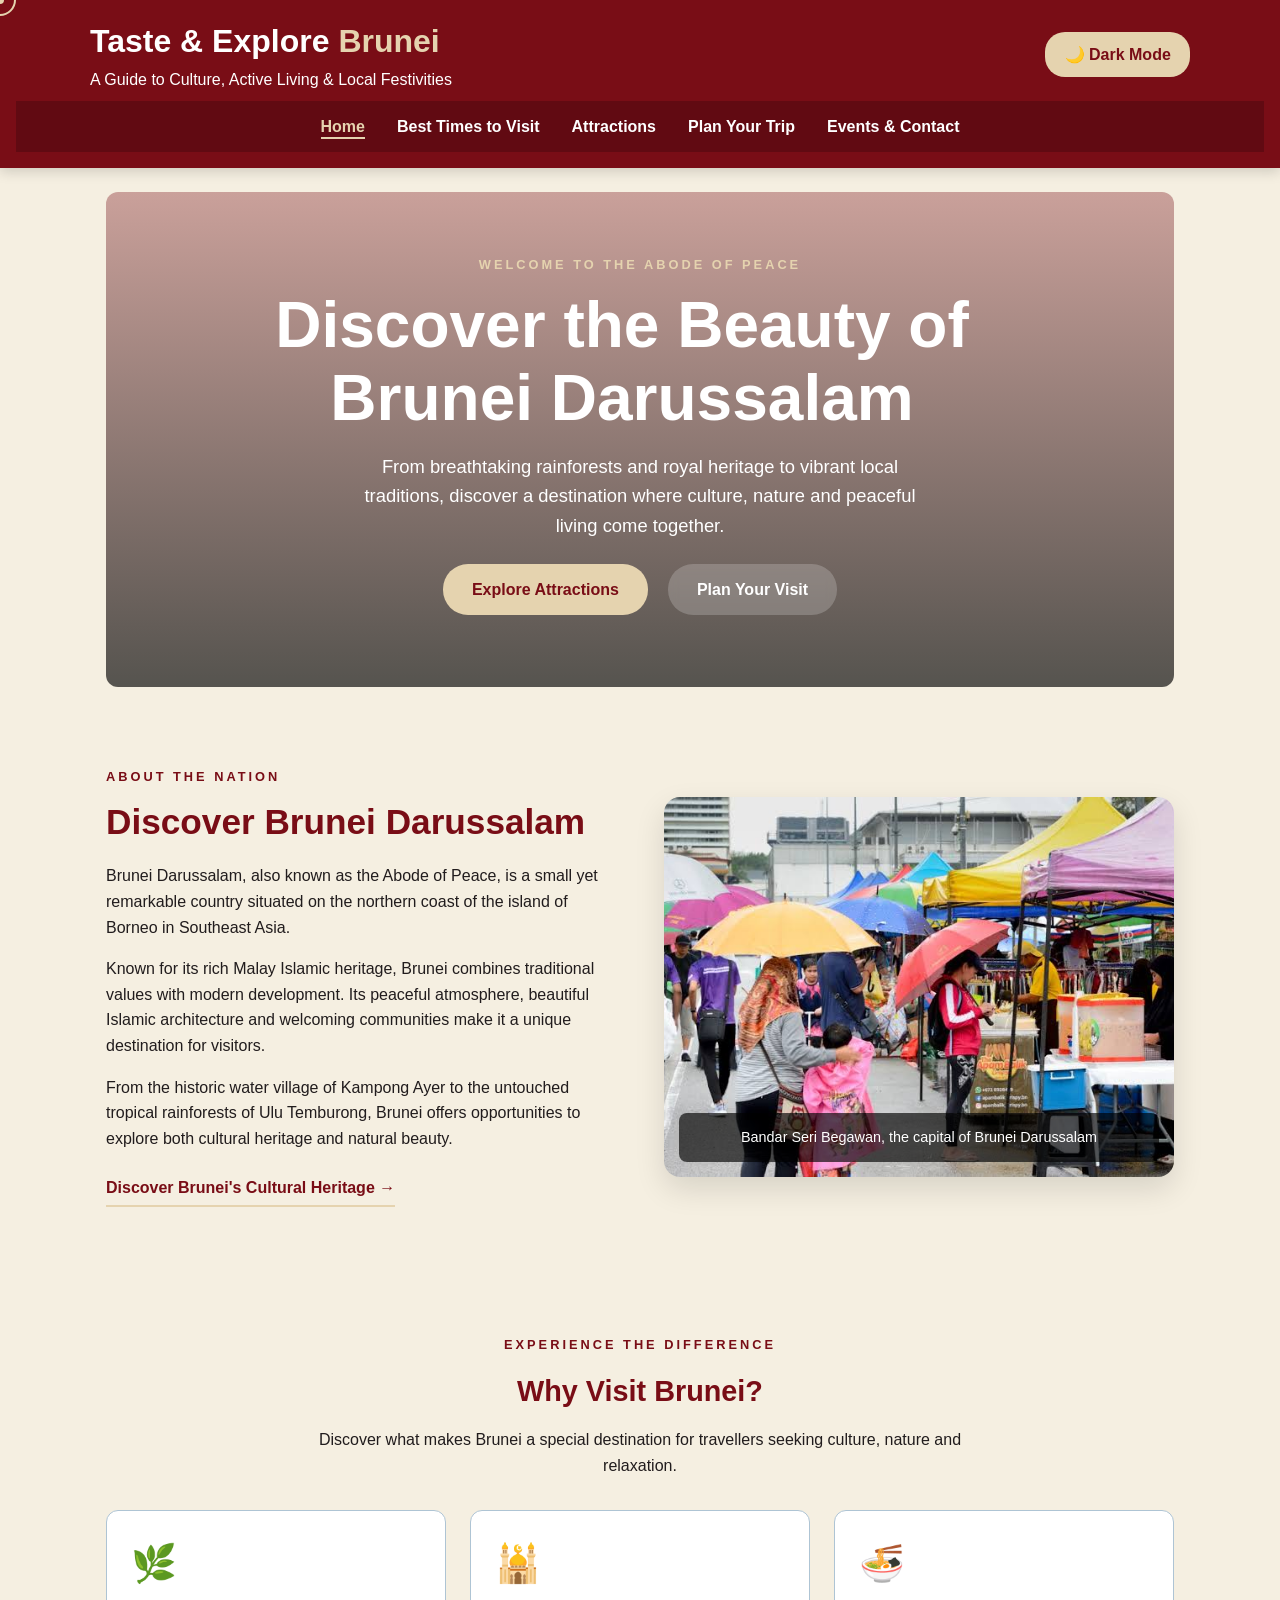
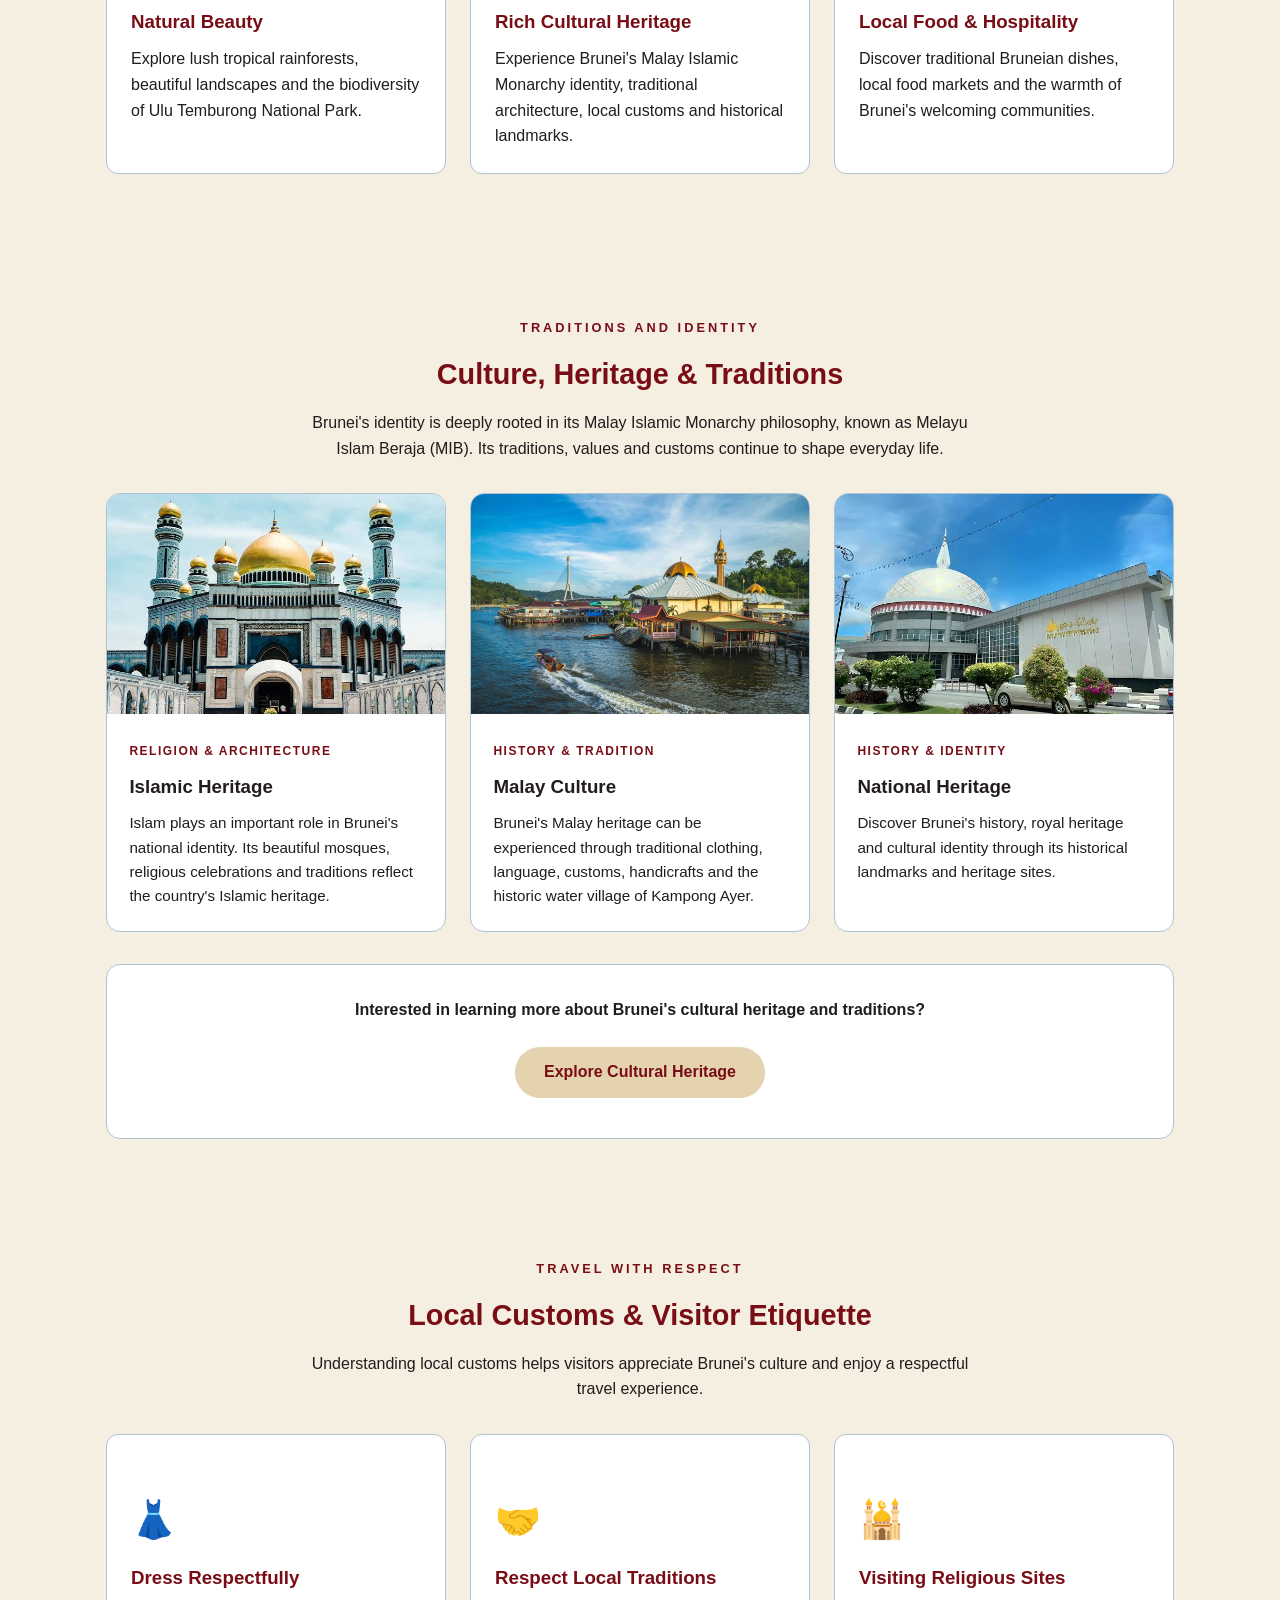
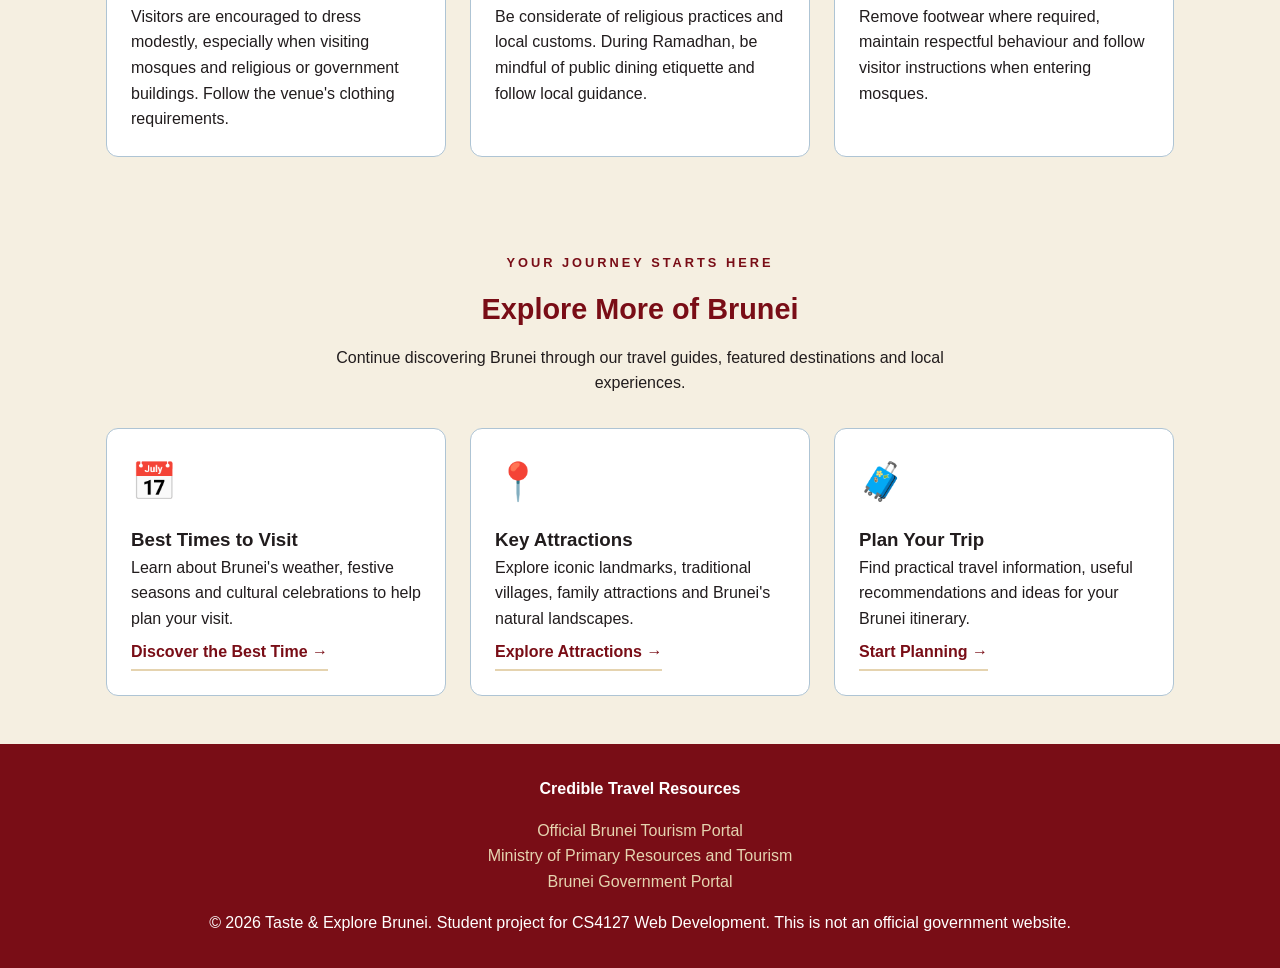
==== index.html @ cb8d910e "Add files via upload" ====
<!DOCTYPE html>
<html lang="en">

<head>
  <meta charset="UTF-8">
  <meta name="viewport" content="width=device-width, initial-scale=1.0">

  <meta name="description" content="Discover Brunei Darussalam through its culture, heritage, attractions, local experiences and travel information.">

  <title>Taste & Explore Brunei | Home</title>

  <!-- Main Website Stylesheet -->
  <link rel="stylesheet" href="style.css">

  <!-- Main Website JavaScript -->
  <script src="script.js" defer></script>
</head>

<body>

  <!-- SKIP LINK FOR ACCESSIBILITY -->
  <a class="skip-link" href="#main-content">
    Skip to main content
  </a>

  <!-- CUSTOM ANIMATED CURSOR -->
  <div class="cursor-dot" id="cursorDot"></div>
  <div class="cursor-outline" id="cursorOutline"></div>


  <!-- =========================================
       HEADER AND NAVIGATION
  ========================================== -->

  <header class="site-header">

    <div class="header-container">

      <div class="logo">
        <h1>Taste & Explore <span>Brunei</span></h1>
        <p>A Guide to Culture, Active Living & Local Festivities</p>
      </div>

      <!-- DARK / LIGHT MODE -->
      <button
        id="themeToggle"
        class="theme-btn"
        type="button"
        aria-label="Switch to dark mode"
        aria-pressed="false">

        🌙 Dark Mode

      </button>

    </div>


    <!-- MAIN NAVIGATION -->
    <nav class="navbar" aria-label="Main Navigation">

      <ul class="nav-links">

        <li>
          <a href="index.html"
             class="active"
             aria-current="page">
            Home
          </a>
        </li>

        <li>
          <a href="discover.html">
            Best Times to Visit
          </a>
        </li>

        <li>
          <a href="attractions.html">
            Attractions
          </a>
        </li>

        <li>
          <a href="plan.html">
            Plan Your Trip
          </a>
        </li>

        <li>
          <a href="contact.html">
            Events & Contact
          </a>
        </li>

      </ul>

    </nav>

  </header>



  <!-- =========================================
       MAIN CONTENT
  ========================================== -->

  <main id="main-content">


    <!-- =========================================
         HOMEPAGE VIDEO HERO
    ========================================== -->

    <section class="hero-section">

      <!-- BACKGROUND VIDEO -->
      <video
        class="hero-background-video"
        autoplay
        muted
        loop
        playsinline
        aria-label="Scenic video introducing Brunei Darussalam">

        <source
          src="brunei-tourism.mp4"
          type="video/mp4">

        Your browser does not support the video tag.

      </video>


      <!-- DARK VIDEO OVERLAY -->
      <div class="hero-overlay"></div>


      <!-- HERO TEXT -->
      <div class="hero-text animated-fade-in">

        <p class="hero-eyebrow">
          WELCOME TO THE ABODE OF PEACE
        </p>

        <h2>
          Discover the Beauty of Brunei Darussalam
        </h2>

        <p>
          From breathtaking rainforests and royal heritage
          to vibrant local traditions, discover a destination
          where culture, nature and peaceful living come together.
        </p>


        <!-- HERO BUTTONS -->
        <div class="hero-buttons">

          <a
            href="attractions.html"
            class="cta-button primary">

            Explore Attractions

          </a>

          <a
            href="plan.html"
            class="cta-button secondary">

            Plan Your Visit

          </a>

        </div>

      </div>

    </section>



    <!-- =========================================
         ABOUT BRUNEI
    ========================================== -->

    <section class="content-block about-brunei">

      <div class="about-text">

        <p class="section-eyebrow">
          ABOUT THE NATION
        </p>

        <h2 class="section-title">
          Discover Brunei Darussalam
        </h2>

        <p>
          Brunei Darussalam, also known as the Abode of Peace,
          is a small yet remarkable country situated on the
          northern coast of the island of Borneo in Southeast Asia.
        </p>

        <p>
          Known for its rich Malay Islamic heritage, Brunei
          combines traditional values with modern development.
          Its peaceful atmosphere, beautiful Islamic architecture
          and welcoming communities make it a unique destination
          for visitors.
        </p>

        <p>
          From the historic water village of Kampong Ayer
          to the untouched tropical rainforests of Ulu Temburong,
          Brunei offers opportunities to explore both cultural
          heritage and natural beauty.
        </p>

        <a
          href="https://www.bruneitourism.com/cultural-heritage/"
          class="text-link"
          target="_blank"
          rel="noopener noreferrer">

          Discover Brunei's Cultural Heritage →

        </a>

      </div>


      <!-- ABOUT IMAGE -->
      <div class="about-image">

        <img
          src="bandarku.jpeg"
          alt="Scenic view of Bandar Seri Begawan, Brunei Darussalam">

        <div class="image-caption">
          Bandar Seri Begawan, the capital of Brunei Darussalam
        </div>

      </div>

    </section>



    <!-- =========================================
         WHY VISIT BRUNEI
    ========================================== -->

    <section class="content-block why-visit">

      <div class="section-heading">

        <p class="section-eyebrow">
          EXPERIENCE THE DIFFERENCE
        </p>

        <h2 class="section-title">
          Why Visit Brunei?
        </h2>

        <p>
          Discover what makes Brunei a special destination
          for travellers seeking culture, nature and relaxation.
        </p>

      </div>


      <div class="card-grid">


        <!-- CARD 1 -->
        <article class="card">

          <span class="card-icon">🌿</span>

          <h3>Natural Beauty</h3>

          <p>
            Explore lush tropical rainforests, beautiful
            landscapes and the biodiversity of Ulu Temburong
            National Park.
          </p>

        </article>


        <!-- CARD 2 -->
        <article class="card">

          <span class="card-icon">🕌</span>

          <h3>Rich Cultural Heritage</h3>

          <p>
            Experience Brunei's Malay Islamic Monarchy identity,
            traditional architecture, local customs and
            historical landmarks.
          </p>

        </article>


        <!-- CARD 3 -->
        <article class="card">

          <span class="card-icon">🍜</span>

          <h3>Local Food & Hospitality</h3>

          <p>
            Discover traditional Bruneian dishes, local
            food markets and the warmth of Brunei's
            welcoming communities.
          </p>

        </article>


      </div>

    </section>



    <!-- =========================================
         CULTURE AND HERITAGE
    ========================================== -->

    <section class="content-block culture-section">

      <div class="section-heading">

        <p class="section-eyebrow">
          TRADITIONS AND IDENTITY
        </p>

        <h2 class="section-title">
          Culture, Heritage & Traditions
        </h2>

        <p>
          Brunei's identity is deeply rooted in its Malay
          Islamic Monarchy philosophy, known as Melayu Islam
          Beraja (MIB). Its traditions, values and customs
          continue to shape everyday life.
        </p>

      </div>


      <div class="culture-grid">


        <!-- CULTURE CARD 1 -->
        <article class="culture-card">

          <img
            src="mosque.jpeg"
            alt="Sultan Omar Ali Saifuddien Mosque">

          <div class="culture-card-content">

            <span>RELIGION & ARCHITECTURE</span>

            <h3>Islamic Heritage</h3>

            <p>
              Islam plays an important role in Brunei's
              national identity. Its beautiful mosques,
              religious celebrations and traditions reflect
              the country's Islamic heritage.
            </p>

          </div>

        </article>


        <!-- CULTURE CARD 2 -->
        <article class="culture-card">

          <img
            src="kampong-ayer.jpeg"
            alt="Traditional houses at Kampong Ayer">

          <div class="culture-card-content">

            <span>HISTORY & TRADITION</span>

            <h3>Malay Culture</h3>

            <p>
              Brunei's Malay heritage can be experienced
              through traditional clothing, language,
              customs, handicrafts and the historic
              water village of Kampong Ayer.
            </p>

          </div>

        </article>


        <!-- CULTURE CARD 3 -->
        <article class="culture-card">

          <img
            src="brunei-museum.jpeg"
            alt="Brunei Museum and national heritage">

          <div class="culture-card-content">

            <span>HISTORY & IDENTITY</span>

            <h3>National Heritage</h3>

            <p>
              Discover Brunei's history, royal heritage
              and cultural identity through its historical
              landmarks and heritage sites.
            </p>

          </div>

        </article>


      </div>


      <!-- OFFICIAL HERITAGE RESOURCE -->
      <div class="heritage-link">

        <p>
          Interested in learning more about Brunei's
          cultural heritage and traditions?
        </p>

        <a
          href="https://www.bruneitourism.com/cultural-heritage/"
          class="cta-button primary"
          target="_blank"
          rel="noopener noreferrer">

          Explore Cultural Heritage

        </a>

      </div>

    </section>



    <!-- =========================================
         LOCAL CUSTOMS AND ETIQUETTE
    ========================================== -->

    <section class="content-block etiquette-section">

      <div class="section-heading">

        <p class="section-eyebrow">
          TRAVEL WITH RESPECT
        </p>

        <h2 class="section-title">
          Local Customs & Visitor Etiquette
        </h2>

        <p>
          Understanding local customs helps visitors
          appreciate Brunei's culture and enjoy a
          respectful travel experience.
        </p>

      </div>


      <div class="card-grid">


        <!-- CUSTOM 1 -->
        <article class="card">

          <span class="card-icon">👗</span>

          <h3>Dress Respectfully</h3>

          <p>
            Visitors are encouraged to dress modestly,
            especially when visiting mosques and religious
            or government buildings. Follow the venue's
            clothing requirements.
          </p>

        </article>


        <!-- CUSTOM 2 -->
        <article class="card">

          <span class="card-icon">🤝</span>

          <h3>Respect Local Traditions</h3>

          <p>
            Be considerate of religious practices and
            local customs. During Ramadhan, be mindful
            of public dining etiquette and follow
            local guidance.
          </p>

        </article>


        <!-- CUSTOM 3 -->
        <article class="card">

          <span class="card-icon">🕌</span>

          <h3>Visiting Religious Sites</h3>

          <p>
            Remove footwear where required, maintain
            respectful behaviour and follow visitor
            instructions when entering mosques.
          </p>

        </article>


      </div>

    </section>



    <!-- =========================================
         EXPLORE MORE OF BRUNEI
    ========================================== -->

    <section class="content-block">

      <div class="section-heading">

        <p class="section-eyebrow">
          YOUR JOURNEY STARTS HERE
        </p>

        <h2 class="section-title">
          Explore More of Brunei
        </h2>

        <p>
          Continue discovering Brunei through our travel
          guides, featured destinations and local experiences.
        </p>

      </div>


      <div class="card-grid">


        <!-- DISCOVER PAGE -->
        <article class="card">

          <span class="card-icon">📅</span>

          <h3>Best Times to Visit</h3>

          <p>
            Learn about Brunei's weather, festive seasons
            and cultural celebrations to help plan your visit.
          </p>

          <a
            href="discover.html"
            class="text-link">

            Discover the Best Time →

          </a>

        </article>


        <!-- ATTRACTIONS PAGE -->
        <article class="card">

          <span class="card-icon">📍</span>

          <h3>Key Attractions</h3>

          <p>
            Explore iconic landmarks, traditional villages,
            family attractions and Brunei's natural landscapes.
          </p>

          <a
            href="attractions.html"
            class="text-link">

            Explore Attractions →

          </a>

        </article>


        <!-- PLAN PAGE -->
        <article class="card">

          <span class="card-icon">🧳</span>

          <h3>Plan Your Trip</h3>

          <p>
            Find practical travel information, useful
            recommendations and ideas for your Brunei itinerary.
          </p>

          <a
            href="plan.html"
            class="text-link">

            Start Planning →

          </a>

        </article>


      </div>

    </section>



  </main>



  <!-- =========================================
       FOOTER
  ========================================== -->

  <footer class="site-footer">

    <div class="footer-content">

      <div class="external-links">

        <h4>Credible Travel Resources</h4>

        <ul>

          <li>
            <a
              href="https://www.bruneitourism.com"
              target="_blank"
              rel="noopener noreferrer">

              Official Brunei Tourism Portal

            </a>
          </li>

          <li>
            <a
              href="https://www.mprt.gov.bn"
              target="_blank"
              rel="noopener noreferrer">

              Ministry of Primary Resources and Tourism

            </a>
          </li>

          <li>
            <a
              href="https://www.gov.bn"
              target="_blank"
              rel="noopener noreferrer">

              Brunei Government Portal

            </a>
          </li>

        </ul>

      </div>


      <p>
        &copy; 2026 Taste &amp; Explore Brunei.
        Student project for CS4127 Web Development.
        This is not an official government website.
      </p>

    </div>

  </footer>


</body>
</html>
---- style.css ----
/* ==========================================================================
   CSS Stylesheet for Brunei Tourism Portal (CS4127)
   Theme: Taste & Explore Brunei
   Color Palette: #790D16, #E5D3AF, #F5EFE1, #AEC4D4
   ========================================================================== */

/* Custom CSS Variables */
:root {
  --primary-color: #790D16;     /* Deep Crimson */
  --secondary-color: #E5D3AF;   /* Warm Gold */
  --bg-color: #F5EFE1;          /* Soft Cream Background */
  --accent-color: #AEC4D4;      /* Slate Blue Accent */
  --text-color: #211c1d;         /* Dark Text for Readability */
  --card-bg: #ffffff;           /* White Card Background */
  --border-color: #AEC4D4;      /* Slate Blue Borders */
}

/* Dark Theme Overrides */
body.dark-theme {
  --primary-color: #4a080e;
  --secondary-color: #E5D3AF;
  --bg-color: #1a1617;
  --text-color: #F5EFE1;
  --card-bg: #282123;
  --border-color: #4f6170;
}

/* Base Layout Reset */
* {
  box-sizing: border-box;
  margin: 0;
  padding: 0;
}

body {
  font-family: 'Segoe UI', Tahoma, Geneva, Verdana, sans-serif;
  background-color: var(--bg-color);
  color: var(--text-color);
  line-height: 1.6;
  overflow-x: hidden;
  transition: background-color 0.4s ease, color 0.4s ease;
}

/* ==========================================================================
   Custom Animated Cursor
   ========================================================================== */
.cursor-dot,
.cursor-outline {
  pointer-events: none;
  position: fixed;
  top: 0;
  left: 0;
  transform: translate(-50%, -50%);
  border-radius: 50%;
  z-index: 9999;
  transition: transform 0.15s ease-out;
}

.cursor-dot {
  width: 8px;
  height: 8px;
  background-color: var(--secondary-color);
}

.cursor-outline {
  width: 32px;
  height: 32px;
  border: 2px solid var(--secondary-color);
  transition: width 0.2s ease, height 0.2s ease, transform 0.15s ease-out;
}

body.hovered .cursor-outline {
  width: 50px;
  height: 50px;
  background-color: rgba(229, 211, 175, 0.3);
}

/* ==========================================================================
   Header & Navigation Bar
   ========================================================================== */
.site-header {
  background-color: var(--primary-color);
  color: #ffffff;
  padding: 1rem;
  box-shadow: 0 4px 12px rgba(0,0,0,0.15);
}

.header-container {
  display: flex;
  justify-content: space-between;
  align-items: center;
  max-width: 1100px;
  margin: 0 auto;
}

.logo h1 span {
  color: var(--secondary-color);
}

.theme-btn {
  background-color: var(--secondary-color);
  color: #790D16;
  border: none;
  padding: 0.6rem 1.2rem;
  font-weight: bold;
  border-radius: 20px;
  cursor: pointer;
  transition: transform 0.2s ease;
}

.theme-btn:hover {
  transform: scale(1.05);
}

.navbar {
  background-color: rgba(0, 0, 0, 0.2);
  padding: 0.8rem;
  margin-top: 0.5rem;
}

.nav-links {
  display: flex;
  list-style: none;
  justify-content: center;
  gap: 2rem;
  flex-wrap: wrap;
}

.nav-links a {
  color: #ffffff;
  text-decoration: none;
  font-weight: 600;
  position: relative;
  padding-bottom: 4px;
}

.nav-links a::after {
  content: '';
  position: absolute;
  width: 0;
  height: 2px;
  bottom: 0;
  left: 0;
  background-color: var(--secondary-color);
  transition: width 0.3s ease;
}

.nav-links a:hover::after,
.nav-links a.active::after {
  width: 100%;
}

.nav-links a.active,
.nav-links a:hover {
  color: var(--secondary-color);
}

/* ==========================================================================
   Hero Section & Video Banner
   ========================================================================== */
.hero-section {
  position: relative;
  height: 55vh;
  display: flex;
  align-items: center;
  justify-content: center;
  overflow: hidden;
  border-radius: 12px;
  margin: 1.5rem auto;
  max-width: 1100px;
}

.hero-background-video {
  position: absolute;
  top: 0;
  left: 0;
  width: 100%;
  height: 100%;
  object-fit: cover;
  z-index: 1;
}

.hero-overlay {
  position: absolute;
  width: 100%;
  height: 100%;
  background: linear-gradient(180deg, rgba(121, 13, 22, 0.4) 0%, rgba(0, 0, 0, 0.85) 100%);
  z-index: 2;
}

.hero-text {
  position: relative;
  z-index: 3;
  color: #ffffff;
  text-align: center;
  padding: 2rem;
}

.text-only-hero {
  height: 30vh;
  background: linear-gradient(135deg, var(--primary-color), #2d0508);
}

.hero-buttons {
  margin-top: 1rem;
}

.cta-button {
  display: inline-block;
  padding: 0.8rem 1.8rem;
  margin: 0.5rem;
  border-radius: 25px;
  font-weight: bold;
  text-decoration: none;
  cursor: pointer;
  border: none;
  transition: transform 0.3s ease, box-shadow 0.3s ease;
}

.cta-button.primary {
  background-color: var(--secondary-color);
  color: #790D16;
}

.cta-button.secondary {
  background-color: rgba(255, 255, 255, 0.2);
  color: #ffffff;
  backdrop-filter: blur(5px);
}

.cta-button:hover {
  transform: translateY(-3px);
  box-shadow: 0 6px 15px rgba(0, 0, 0, 0.3);
}


/* ==========================================================================
   Main Content & Glassmorphism Cards
   ========================================================================== */
main {
  max-width: 1100px;
  margin: 0 auto;
  padding: 0 1rem;
}

.content-block {
  margin-bottom: 2.5rem;
}

.section-title {
  font-size: 1.8rem;
  margin-bottom: 1rem;
  position: relative;
  display: inline-block;
  color: var(--primary-color);
}

body.dark-theme .section-title {
  color: var(--secondary-color);
}

.card-grid {
  display: flex;
  gap: 1.5rem;
  flex-wrap: wrap;
  margin: 1.5rem 0;
}

.card {
  flex: 1 1 300px;
  background-color: var(--card-bg);
  border: 1px solid var(--border-color);
  padding: 1.5rem;
  border-radius: 12px;
  position: relative;
  transition: transform 0.3s ease, box-shadow 0.3s ease;
}

.card.hover-effect:hover {
  transform: translateY(-8px);
  box-shadow: 0 12px 24px rgba(0, 0, 0, 0.12);
}

.card-badge {
  position: absolute;
  top: 15px;
  right: 15px;
  background-color: var(--primary-color);
  color: #ffffff;
  font-size: 0.75rem;
  padding: 3px 10px;
  border-radius: 12px;
}

.card-img {
  width: 100%;
  height: 180px;
  object-fit: cover;
  border-radius: 8px;
  margin-bottom: 1rem;
}

.plan-card {
  text-align: center;
  padding: 2rem 1.5rem;
}

.card-icon {
  font-size: 2.5rem;
  margin-bottom: 0.8rem;
}

/* ==========================================================================
   Image Slideshow
   ========================================================================== */
.slideshow-container {
  position: relative;
  max-width: 100%;
  height: 400px;
  margin: 1rem auto;
  overflow: hidden;
  border-radius: 12px;
  box-shadow: 0 4px 12px rgba(0, 0, 0, 0.1);
}

.slide {
  display: none;
  height: 100%;
}

.slide.active {
  display: block;
}

.slide img {
  width: 100%;
  height: 100%;
  object-fit: cover;
}

.slide-caption {
  position: absolute;
  bottom: 0;
  width: 100%;
  background: rgba(121, 13, 22, 0.85);
  color: #ffffff;
  padding: 1rem;
  text-align: center;
  font-weight: bold;
}

.prev-btn, .next-btn {
  cursor: pointer;
  position: absolute;
  top: 50%;
  transform: translateY(-50%);
  padding: 12px;
  color: #ffffff;
  font-weight: bold;
  font-size: 18px;
  border: none;
  background-color: rgba(0, 0, 0, 0.6);
  border-radius: 50%;
  user-select: none;
  transition: background-color 0.3s ease;
}

.prev-btn:hover, .next-btn:hover {
  background-color: var(--primary-color);
}

.next-btn { right: 15px; }
.prev-btn { left: 15px; }

/* ==========================================================================
   Lightbox Modal Overlay
   ========================================================================== */
.modal {
  display: none;
  position: fixed;
  z-index: 10000;
  left: 0;
  top: 0;
  width: 100%;
  height: 100%;
  background-color: rgba(0, 0, 0, 0.9);
  align-items: center;
  justify-content: center;
  flex-direction: column;
}

.modal-content {
  max-width: 80%;
  max-height: 80%;
  border-radius: 8px;
  box-shadow: 0 0 20px rgba(229, 211, 175, 0.4);
}

.modal-caption {
  color: var(--secondary-color);
  margin-top: 1rem;
  font-size: 1.2rem;
  font-weight: bold;
}

.close-modal {
  position: absolute;
  top: 20px;
  right: 35px;
  color: #ffffff;
  font-size: 40px;
  font-weight: bold;
  cursor: pointer;
}

/* ==========================================================================
   Organized Event Boxes Grid & Filter Buttons
   ========================================================================== */
.filter-container {
  display: flex;
  gap: 0.8rem;
  margin-bottom: 1.2rem;
  flex-wrap: wrap;
}

.filter-btn {
  background-color: var(--card-bg);
  color: var(--text-color);
  border: 1px solid var(--border-color);
  padding: 0.5rem 1.2rem;
  border-radius: 20px;
  font-weight: 600;
  cursor: pointer;
  transition: all 0.3s ease;
}

.filter-btn.active,
.filter-btn:hover {
  background-color: var(--secondary-color);
  color: #790D16;
  border-color: var(--secondary-color);
}

.event-cards-grid {
  display: grid;
  grid-template-columns: repeat(auto-fit, minmax(280px, 1fr));
  gap: 1.5rem;
  margin-top: 1.5rem;
}

.event-box {
  background-color: var(--card-bg);
  border: 1px solid var(--border-color);
  border-radius: 12px;
  overflow: hidden;
  box-shadow: 0 4px 12px rgba(0, 0, 0, 0.05);
  transition: transform 0.3s ease, box-shadow 0.3s ease;
  display: flex;
  flex-direction: column;
}

.event-box:hover {
  transform: translateY(-5px);
  box-shadow: 0 8px 20px rgba(0, 0, 0, 0.12);
}

.event-date-badge {
  background-color: var(--primary-color);
  color: #ffffff;
  padding: 0.6rem 1rem;
  font-weight: bold;
  font-size: 0.9rem;
  text-align: right;
}

.event-content {
  padding: 1.2rem;
  flex-grow: 1;
}

.event-tag {
  display: inline-block;
  font-size: 0.75rem;
  font-weight: bold;
  padding: 3px 8px;
  border-radius: 12px;
  margin-bottom: 0.5rem;
  text-transform: uppercase;
}

.market-tag,
.culture-tag {
  background-color: var(--accent-color);
  color: #790D16;
}

.event-box h3 {
  font-size: 1.2rem;
  margin-bottom: 0.3rem;
}

.event-location {
  font-size: 0.85rem;
  color: var(--primary-color);
  font-weight: bold;
  margin-bottom: 0.6rem;
}

body.dark-theme .event-location {
  color: var(--secondary-color);
}

.event-desc {
  font-size: 0.9rem;
  line-height: 1.4;
}

/* ==========================================================================
   Interactive Routine Planner & Progress Meter
   ========================================================================== */
.interactive-routine-card {
  max-width: 800px;
  margin: 0 auto;
  padding: 2.5rem;
  background: var(--card-bg);
  border-radius: 16px;
  border: 1px solid var(--border-color);
  box-shadow: 0 8px 24px rgba(0, 0, 0, 0.08);
}

.badge-tag {
  display: inline-block;
  background-color: var(--secondary-color);
  color: #790D16;
  font-size: 0.8rem;
  font-weight: bold;
  padding: 4px 12px;
  border-radius: 20px;
  margin-bottom: 0.5rem;
}

.routine-form {
  display: flex;
  flex-direction: column;
  gap: 1rem;
  margin: 1.5rem 0;
}

.routine-item label {
  display: flex;
  align-items: center;
  gap: 1rem;
  background-color: var(--bg-color);
  padding: 1rem 1.2rem;
  border-radius: 10px;
  border: 1px solid var(--border-color);
  cursor: pointer;
  transition: all 0.2s ease;
}

.routine-item label:hover {
  border-color: var(--primary-color);
  transform: translateX(4px);
}

.routine-item input[type="checkbox"] {
  width: 20px;
  height: 20px;
  accent-color: var(--primary-color);
  cursor: pointer;
}

.routine-score-box {
  background-color: var(--bg-color);
  border-radius: 12px;
  padding: 1.5rem;
  margin-top: 1.5rem;
  border: 1px solid var(--border-color);
}

.score-header {
  display: flex;
  justify-content: space-between;
  align-items: center;
  font-weight: bold;
  font-size: 1.1rem;
  margin-bottom: 0.8rem;
}

.score-number {
  color: var(--primary-color);
  font-size: 1.5rem;
}

body.dark-theme .score-number {
  color: var(--secondary-color);
}

.progress-bar-container {
  width: 100%;
  height: 12px;
  background-color: var(--border-color);
  border-radius: 6px;
  overflow: hidden;
  margin-bottom: 0.8rem;
}

.progress-bar {
  height: 100%;
  width: 0%;
  background-color: var(--primary-color);
  transition: width 0.4s ease;
}

.score-message {
  font-size: 0.9rem;
  color: var(--text-color);
  text-align: center;
}

/* ==========================================================================
   Form Card & Input Styles
   ========================================================================== */
.form-card {
  max-width: 750px;
  margin: 0 auto;
  padding: 2.5rem;
}

.form-group {
  margin-bottom: 1.2rem;
}

label {
  display: block;
  font-weight: 600;
  margin-bottom: 0.4rem;
}

input[type="text"],
input[type="email"],
select,
textarea {
  width: 100%;
  padding: 0.8rem;
  border: 1px solid var(--border-color);
  border-radius: 8px;
  background-color: var(--card-bg);
  color: var(--text-color);
  font-family: inherit;
  transition: border-color 0.3s ease;
}

input:focus, select:focus, textarea:focus {
  outline: none;
  border-color: var(--primary-color);
}

.submit-btn {
  width: 100%;
  margin: 1rem 0 0 0;
  background-color: var(--primary-color);
  color: #F5EFE1;
}

.feedback-msg {
  padding: 0.8rem;
  margin-bottom: 1rem;
  display: none;
  border-radius: 6px;
  font-weight: bold;
}

.feedback-msg.error {
  background-color: #f8d7da;
  color: #721c24;
  display: block;
}

.feedback-msg.success {
  background-color: #d4edda;
  color: #155724;
  display: block;
}

/* ==========================================================================
   Google Map Container & Footer
   ========================================================================== */
.map-container {
  width: 100%;
  border-radius: 12px;
  overflow: hidden;
  box-shadow: 0 4px 16px rgba(0,0,0,0.12);
  border: 1px solid var(--border-color);
  margin-top: 1rem;
}

.map-container iframe {
  width: 100%;
  height: 350px;
  display: block;
}

.site-footer {
  background-color: var(--primary-color);
  color: #ffffff;
  padding: 2rem 1rem;
  text-align: center;
  margin-top: 3rem;
}

.external-links ul {
  list-style: none;
  margin: 1rem 0;
}

.external-links a {
  color: var(--secondary-color);
  text-decoration: none;
}

/* ==========================================================================
   Accessibility and responsive improvements
   ========================================================================== */

/* Skip link: visible when reached by keyboard. */
.skip-link {
  position: absolute;
  top: -100px;
  left: 1rem;
  z-index: 20000;
  padding: 0.75rem 1rem;
  background: var(--secondary-color);
  color: #211c1d;
  border-radius: 0 0 8px 8px;
  font-weight: 700;
}
.skip-link:focus {
  top: 0;
}

/* Clear keyboard focus for links, buttons and form controls. */
a:focus-visible,
button:focus-visible,
input:focus-visible,
select:focus-visible,
textarea:focus-visible,
.gallery-card:focus-visible {
  outline: 3px solid #1769aa;
  outline-offset: 3px;
}

button {
  font: inherit;
}

.gallery-card {
  cursor: pointer;
}

.modal.is-open {
  display: flex;
}

.modal-open {
  overflow: hidden;
}

.close-modal {
  border: 0;
  background: transparent;
  line-height: 1;
  padding: 0.25rem 0.5rem;
}

.event-box[hidden] {
  display: none !important;
}

.progress-bar {
  min-width: 0;
}

.map-container iframe {
  border: 0;
}

/* Use the custom cursor only on mouse-like devices. Touch devices retain
   their normal system cursor and do not receive decorative cursor elements. */
@media (pointer: coarse) {
  .cursor-dot,
  .cursor-outline {
    display: none;
  }
}

/* Tablet and mobile layouts. */
@media (max-width: 768px) {
  .site-header {
    padding: 1rem 0.85rem;
  }

  .header-container {
    flex-direction: column;
    align-items: center;
    gap: 1rem;
    text-align: center;
  }

  .logo h1 {
    font-size: clamp(1.45rem, 5vw, 2rem);
  }

  .logo p {
    font-size: 0.9rem;
  }

  .navbar {
    padding: 0.75rem 0.5rem;
  }

  .nav-links {
    gap: 0.65rem 1rem;
    justify-content: center;
  }

  .nav-links a {
    display: inline-block;
    padding: 0.35rem 0.15rem;
    font-size: 0.92rem;
  }

  .hero-section {
    width: calc(100% - 1.5rem);
    height: 48vh;
    min-height: 300px;
    margin: 1rem auto;
  }

  .text-only-hero {
    height: auto;
    min-height: 230px;
  }

  .hero-text {
    padding: 1.25rem;
  }

  .hero-text h2 {
    font-size: clamp(1.5rem, 6vw, 2.25rem);
  }

  .hero-text p {
    font-size: 0.95rem;
  }

  main {
    padding: 0 0.85rem;
  }

  .section-title {
    font-size: 1.55rem;
  }

  .card-grid {
    display: grid;
    grid-template-columns: 1fr;
    gap: 1rem;
  }

  .card {
    min-width: 0;
  }

  .slideshow-container {
    height: clamp(230px, 55vw, 360px);
  }

  .interactive-routine-card,
  .form-card {
    padding: 1.25rem;
  }

  .score-header {
    gap: 0.75rem;
    font-size: 1rem;
  }

  .map-container iframe {
    height: 300px;
  }

  .modal-content {
    max-width: 92%;
    max-height: 72%;
  }

  .close-modal {
    top: 12px;
    right: 12px;
    font-size: 2.5rem;
  }
}

@media (max-width: 420px) {
  .nav-links {
    flex-direction: column;
    align-items: center;
    gap: 0.2rem;
  }

  .hero-buttons .cta-button {
    display: block;
    margin: 0.65rem auto;
    max-width: 240px;
  }

  .filter-container {
    gap: 0.5rem;
  }

  .filter-btn {
    padding: 0.55rem 0.85rem;
    font-size: 0.9rem;
  }

  .routine-item label {
    align-items: flex-start;
    padding: 0.85rem;
  }
}

/* Respect the visitor's reduced-motion preference. */
@media (prefers-reduced-motion: reduce) {
  *,
  *::before,
  *::after {
    scroll-behavior: auto !important;
    animation-duration: 0.01ms !important;
    animation-iteration-count: 1 !important;
    transition-duration: 0.01ms !important;
  }
}

/* ==========================================================================
   HOMEPAGE - BRUNEI INTRODUCTION AND CULTURE SECTIONS
   ========================================================================== */

/* Hero text alignment */
.hero-text {
  text-align: left;
  width: 100%;
  max-width: 1000px;
  margin: 0 auto;
}

.hero-text h2 {
  font-size: clamp(2rem, 5vw, 4rem);
  max-width: 750px;
  line-height: 1.15;
  margin-bottom: 1rem;
}

.hero-text > p:not(.hero-eyebrow) {
  max-width: 580px;
  font-size: 1.15rem;
}

.hero-eyebrow,
.section-eyebrow {
  color: var(--primary-color);
  font-size: 0.8rem;
  font-weight: 800;
  letter-spacing: 3px;
  margin-bottom: 0.8rem;
}

.hero-eyebrow {
  color: var(--secondary-color);
}

/* General section headings */
.section-heading {
  text-align: center;
  max-width: 750px;
  margin: 0 auto 2rem;
}

.section-heading .section-title {
  display: block;
  margin-bottom: 0.8rem;
}

.section-heading > p:last-child {
  max-width: 680px;
  margin: 0 auto;
}

/* About Brunei split layout */
.about-brunei {
  display: grid;
  grid-template-columns: 1fr 1fr;
  align-items: center;
  gap: 3rem;
  padding-top: 3.5rem;
  padding-bottom: 3.5rem;
}

.about-text .section-title {
  display: block;
  font-size: 2.2rem;
  line-height: 1.25;
  margin-bottom: 1.2rem;
}

.about-text p:not(.section-eyebrow) {
  margin-bottom: 1rem;
}

.about-image {
  position: relative;
  min-width: 0;
}

.about-image img {
  width: 100%;
  height: 380px;
  display: block;
  object-fit: cover;
  border-radius: 16px;
  box-shadow: 0 12px 30px rgba(0,0,0,0.12);
}

.image-caption {
  position: absolute;
  bottom: 15px;
  left: 15px;
  right: 15px;
  padding: 0.8rem;
  background: rgba(0,0,0,0.65);
  color: white;
  border-radius: 8px;
  text-align: center;
  font-size: 0.9rem;
}

.text-link {
  display: inline-block;
  margin-top: 0.5rem;
  color: var(--primary-color);
  font-weight: bold;
  text-decoration: none;
  border-bottom: 2px solid var(--secondary-color);
  padding-bottom: 4px;
}

body.dark-theme .text-link {
  color: var(--secondary-color);
}

/* Why visit Brunei */
.why-visit {
  padding-top: 2rem;
  padding-bottom: 2rem;
}

.card-icon {
  display: block;
  font-size: 2.3rem;
  margin-bottom: 0.8rem;
}

.why-visit .card h3 {
  color: var(--primary-color);
  margin-bottom: 0.6rem;
}

body.dark-theme .why-visit .card h3 {
  color: var(--secondary-color);
}

/* Culture section */
.culture-section {
  padding-top: 3rem;
  padding-bottom: 3rem;
}

.culture-grid {
  display: grid;
  grid-template-columns: repeat(3, minmax(0, 1fr));
  gap: 1.5rem;
}

.culture-card {
  background: var(--card-bg);
  border: 1px solid var(--border-color);
  border-radius: 14px;
  overflow: hidden;
  transition: transform 0.3s ease, box-shadow 0.3s ease;
}

.culture-card:hover {
  transform: translateY(-7px);
  box-shadow: 0 12px 24px rgba(0,0,0,0.12);
}

.culture-card img {
  width: 100%;
  height: 220px;
  display: block;
  object-fit: cover;
}

.culture-card-content {
  padding: 1.4rem;
}

.culture-card-content span {
  color: var(--primary-color);
  font-size: 0.75rem;
  font-weight: 800;
  letter-spacing: 1.5px;
}

body.dark-theme .culture-card-content span {
  color: var(--secondary-color);
}

.culture-card-content h3 {
  margin: 0.6rem 0;
  color: var(--text-color);
}

.culture-card-content p {
  font-size: 0.95rem;
}

/* Official heritage link */
.heritage-link {
  text-align: center;
  padding: 2rem;
  margin-top: 2rem;
  background: var(--card-bg);
  border: 1px solid var(--border-color);
  border-radius: 14px;
}

.heritage-link p {
  margin-bottom: 1rem;
  font-weight: 600;
}

/* Etiquette section */
.etiquette-section {
  padding-top: 2rem;
  padding-bottom: 2rem;
}

.etiquette-section .card {
  padding-top: 3.5rem;
}

.etiquette-section .card h3 {
  color: var(--primary-color);
  margin-bottom: 0.7rem;
}

body.dark-theme .etiquette-section .card h3 {
  color: var(--secondary-color);
}

/* Mobile and tablet layout */
@media (max-width: 768px) {

  .hero-text {
    text-align: center;
  }

  .hero-text h2 {
    margin-left: auto;
    margin-right: auto;
  }

  .hero-text > p:not(.hero-eyebrow) {
    margin-left: auto;
    margin-right: auto;
  }

  .about-brunei {
    grid-template-columns: 1fr;
    gap: 1.5rem;
    padding-top: 2rem;
    padding-bottom: 2rem;
  }

  .about-text .section-title {
    font-size: 1.8rem;
  }

  .about-image img {
    height: 280px;
  }

  .culture-grid {
    grid-template-columns: 1fr;
  }

  .culture-card img {
    height: 230px;
  }

  .heritage-link {
    padding: 1.5rem 1rem;
  }
}

@media (max-width: 420px) {

  .hero-text h2 {
    font-size: 1.8rem;
  }

  .hero-text > p:not(.hero-eyebrow) {
    font-size: 0.9rem;
  }

  .section-heading .section-title {
    font-size: 1.5rem;
  }

  .about-image img {
    height: 230px;
  }

  .culture-card img {
    height: 200px;
  }
}

/* ==========================================================================
   HOMEPAGE - DOWNLOADED VIDEO HERO
   ========================================================================== */

.hero-section {
  isolation: isolate;
}

.hero-section .hero-overlay {
  top: 0;
  left: 0;
  background: linear-gradient(
    180deg,
    rgba(121, 13, 22, 0.35) 0%,
    rgba(0, 0, 0, 0.65) 100%
  );
}

.hero-section .hero-text {
  width: 100%;
  max-width: 850px;
  margin: 0 auto;
  text-align: center;
}

.hero-section .hero-text h2 {
  color: #ffffff;
}

.hero-section .hero-text > p:not(.hero-eyebrow) {
  color: #ffffff;
  margin-left: auto;
  margin-right: auto;
}

.hero-section .hero-eyebrow {
  color: var(--secondary-color);
}

/* ==========================================================================
   ATTRACTIONS - SLIDESHOW CAPTIONS
   ========================================================================== */

.slideshow-container .slide-caption {
  text-align: left;
  padding: 1.2rem 1.5rem;
}

.slideshow-container .slide-caption h3 {
  font-size: 1.35rem;
  margin-bottom: 0.25rem;
}

.slideshow-container .slide-caption p {
  font-size: 0.95rem;
  font-weight: normal;
}

@media (max-width: 768px) {
  .slideshow-container .slide-caption h3 {
    font-size: 1.05rem;
  }

  .slideshow-container .slide-caption p {
    font-size: 0.8rem;
  }
}
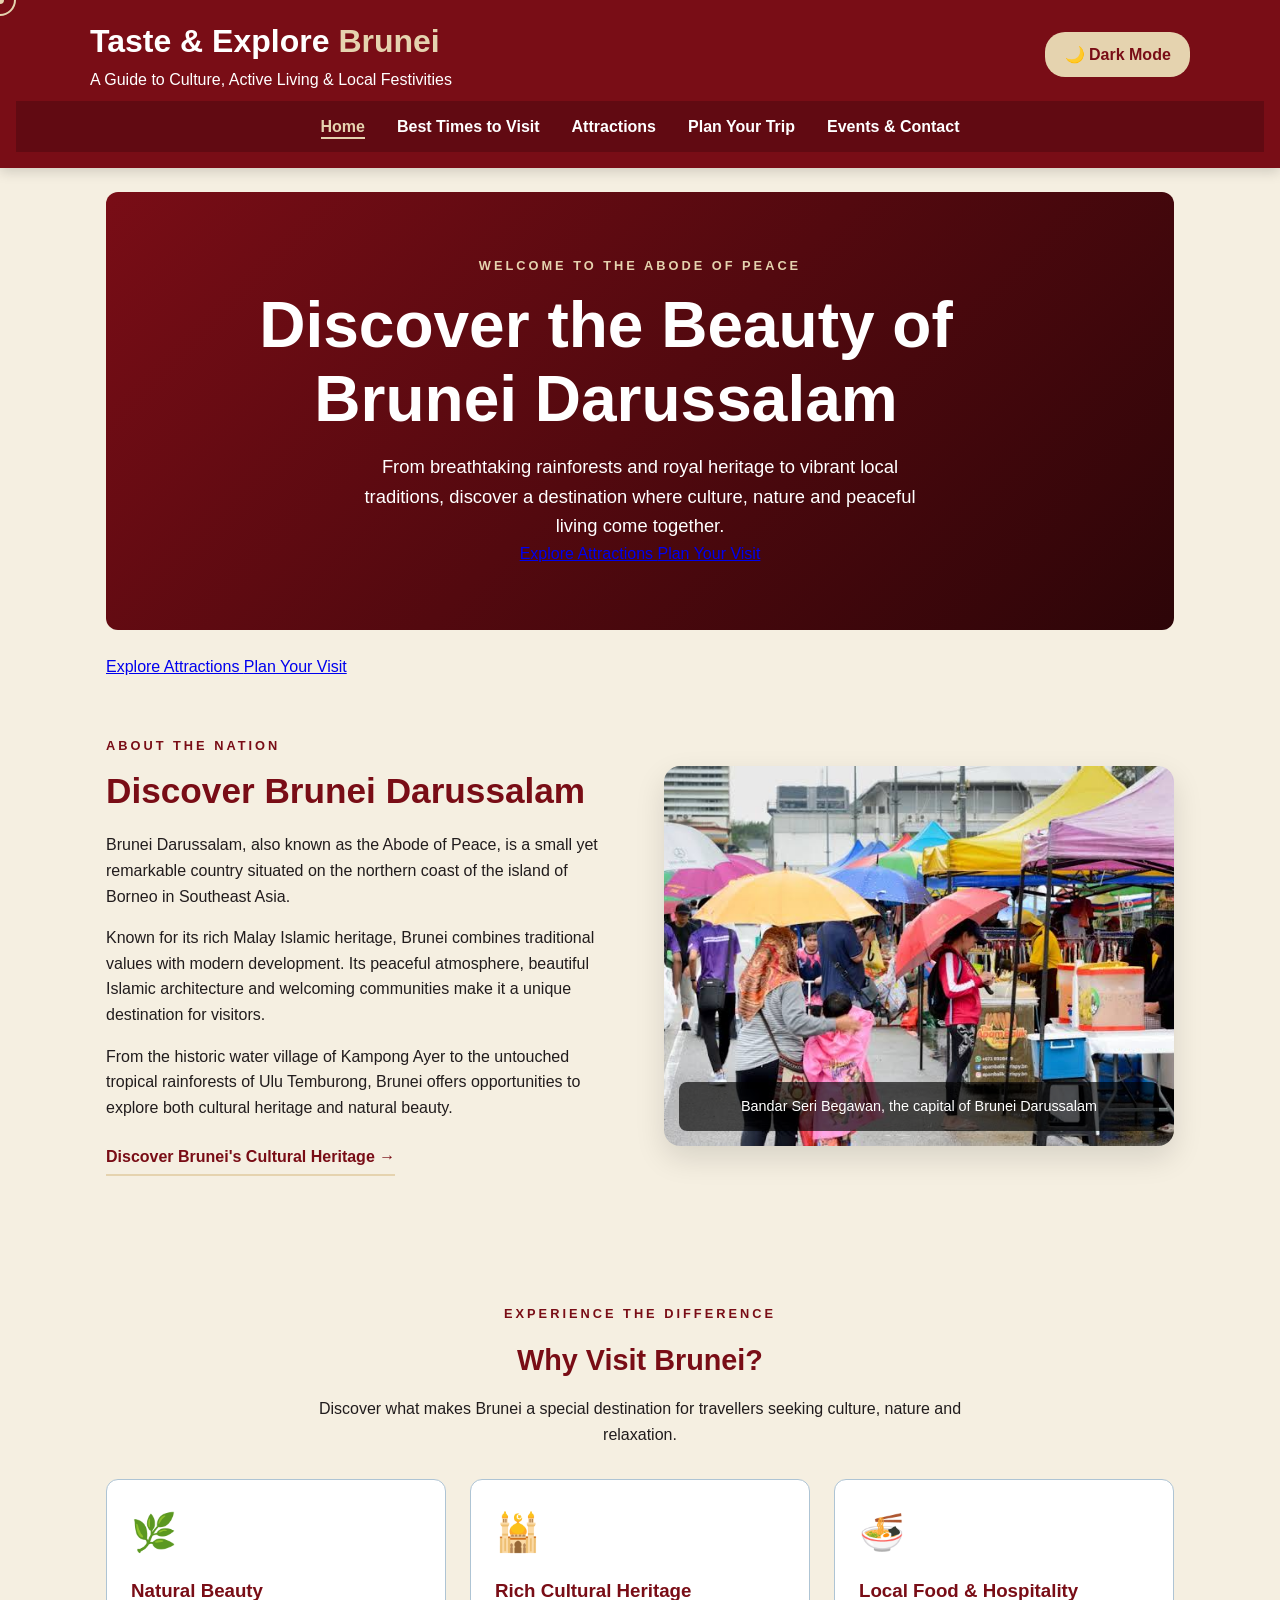
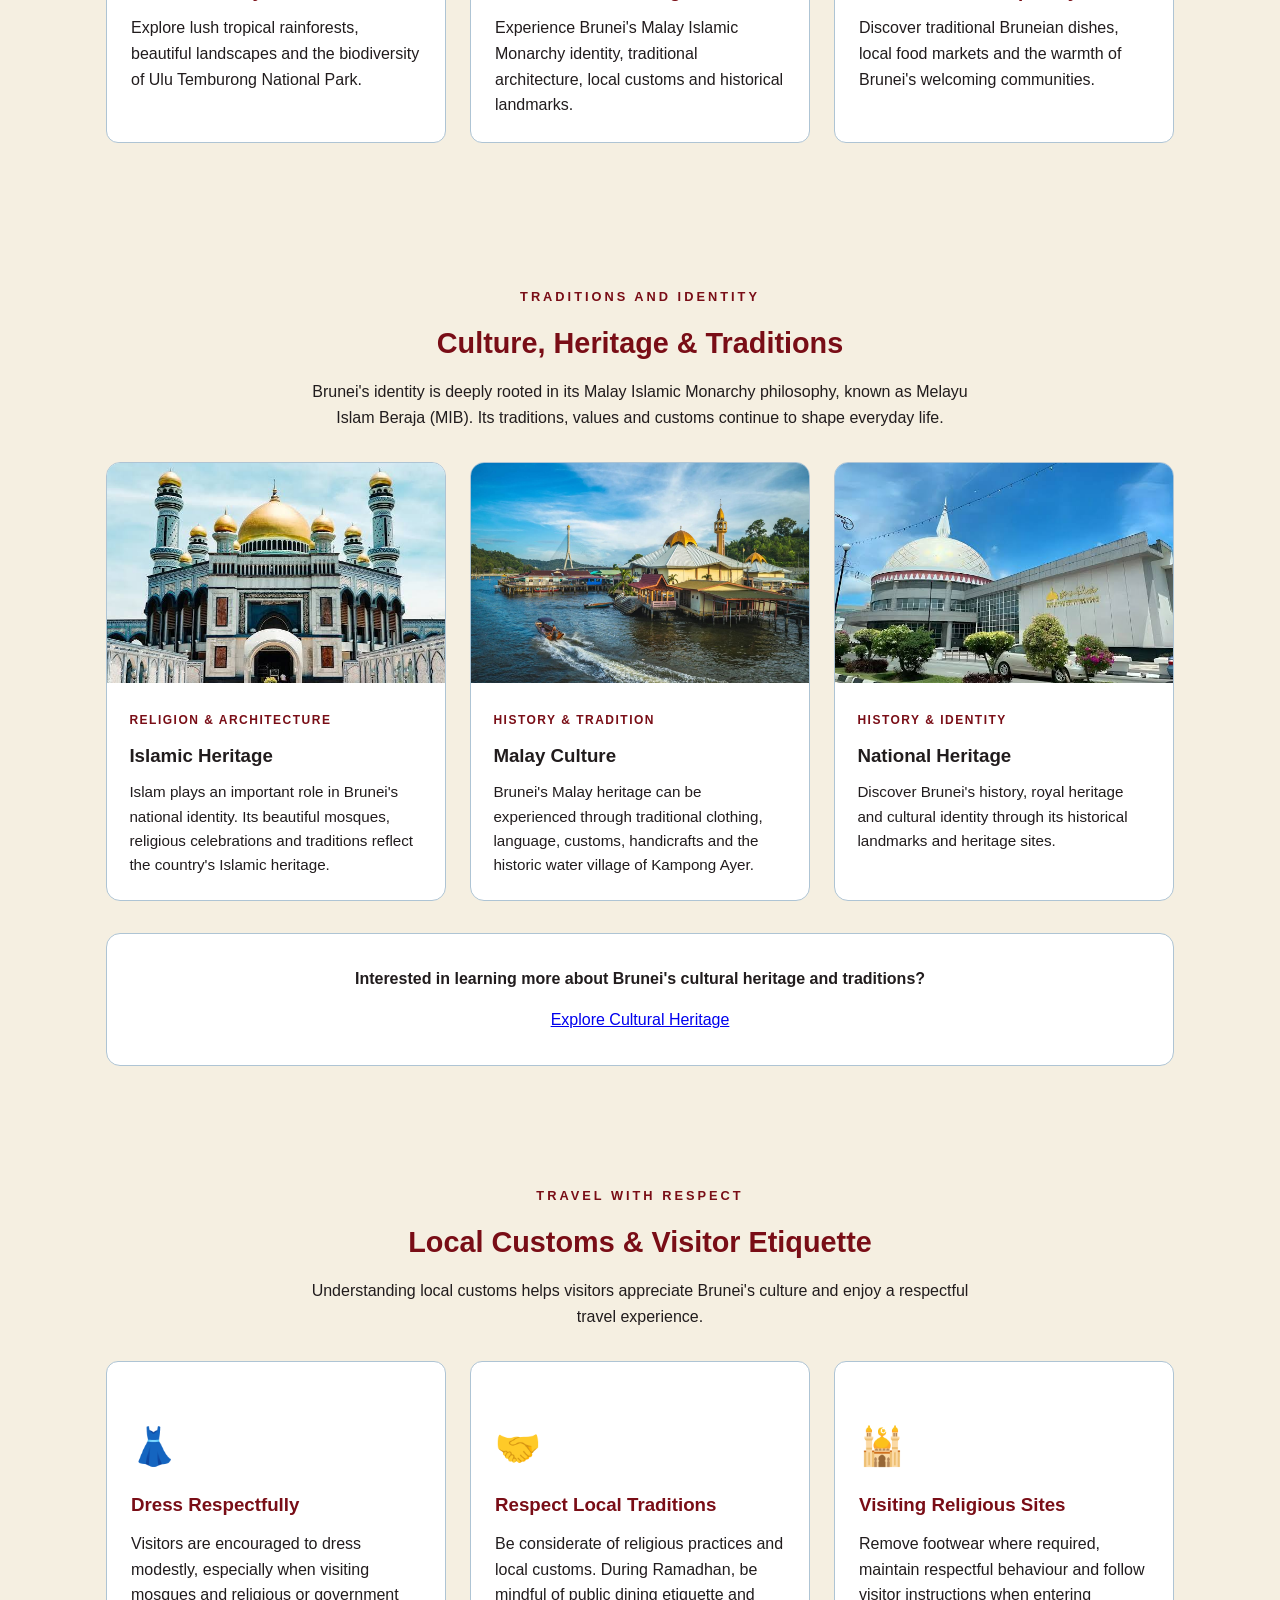
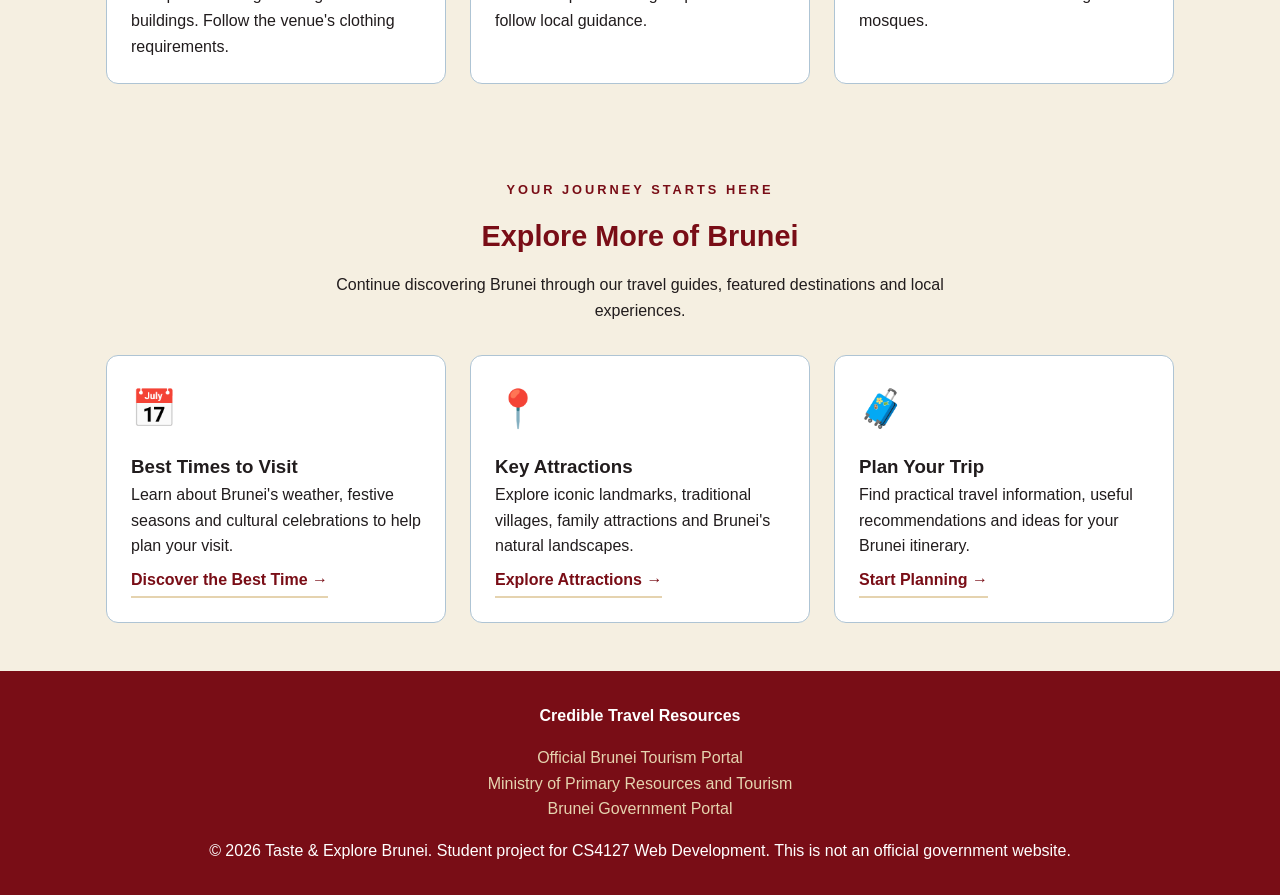
==== commit a650c47d: "Update index.html" ====
--- a/index.html
+++ b/index.html
@@ -101,41 +101,12 @@
   </header>
 
 
-
-  <!-- =========================================
-       MAIN CONTENT
+<!-- =========================================
+        MAIN CONTENT  
   ========================================== -->
-
   <main id="main-content">
 
-
-    <!-- =========================================
-         HOMEPAGE VIDEO HERO
-    ========================================== -->
-
-    <section class="hero-section">
-
-      <!-- BACKGROUND VIDEO -->
-      <video
-        class="hero-background-video"
-        autoplay
-        muted
-        loop
-        playsinline
-        aria-label="Scenic video introducing Brunei Darussalam">
-
-        <source
-          src="brunei-tourism.mp4"
-          type="video/mp4">
-
-        Your browser does not support the video tag.
-
-      </video>
-
-
-      <!-- DARK VIDEO OVERLAY -->
-      <div class="hero-overlay"></div>
-
+    <section class="hero-section text-only-hero">
 
       <!-- HERO TEXT -->
       <div class="hero-text animated-fade-in">
@@ -154,6 +125,19 @@
           where culture, nature and peaceful living come together.
         </p>
 
+        <!-- HERO BUTTONS -->
+        <div class="hero-buttons">
+          <a href="attractions.html" class="cta-button primary">
+            Explore Attractions
+          </a>
+          <a href="plan.html" class="cta-button secondary">
+            Plan Your Visit
+          </a>
+        </div>
+
+      </div>
+
+    </section>
 
         <!-- HERO BUTTONS -->
         <div class="hero-buttons">
--- a/style.css
+++ b/style.css
@@ -155,12 +155,14 @@
   color: var(--secondary-color);
 }
 
-/* ==========================================================================
-   Hero Section & Video Banner
-   ========================================================================== */
+
+/* ==========================================================================
+   Hero Banner 
+   ========================================================================== */
+
 .hero-section {
   position: relative;
-  height: 55vh;
+  min-height: 45vh; /* Changed from fixed height to min-height so it expands */
   display: flex;
   align-items: center;
   justify-content: center;
@@ -168,24 +170,11 @@
   border-radius: 12px;
   margin: 1.5rem auto;
   max-width: 1100px;
-}
-
-.hero-background-video {
-  position: absolute;
-  top: 0;
-  left: 0;
-  width: 100%;
-  height: 100%;
-  object-fit: cover;
-  z-index: 1;
-}
-
-.hero-overlay {
-  position: absolute;
-  width: 100%;
-  height: 100%;
-  background: linear-gradient(180deg, rgba(121, 13, 22, 0.4) 0%, rgba(0, 0, 0, 0.85) 100%);
-  z-index: 2;
+  padding: 3rem 1.5rem; /* Adds inner spacing */
+}
+
+.text-only-hero {
+  background: linear-gradient(135deg, var(--primary-color), #2d0508);
 }
 
 .hero-text {
@@ -193,46 +182,15 @@
   z-index: 3;
   color: #ffffff;
   text-align: center;
-  padding: 2rem;
-}
-
-.text-only-hero {
-  height: 30vh;
-  background: linear-gradient(135deg, var(--primary-color), #2d0508);
-}
-
-.hero-buttons {
-  margin-top: 1rem;
-}
-
-.cta-button {
-  display: inline-block;
-  padding: 0.8rem 1.8rem;
-  margin: 0.5rem;
-  border-radius: 25px;
-  font-weight: bold;
-  text-decoration: none;
-  cursor: pointer;
-  border: none;
-  transition: transform 0.3s ease, box-shadow 0.3s ease;
-}
-
-.cta-button.primary {
-  background-color: var(--secondary-color);
-  color: #790D16;
-}
-
-.cta-button.secondary {
-  background-color: rgba(255, 255, 255, 0.2);
-  color: #ffffff;
-  backdrop-filter: blur(5px);
-}
-
-.cta-button:hover {
-  transform: translateY(-3px);
-  box-shadow: 0 6px 15px rgba(0, 0, 0, 0.3);
-}
-
+  padding: 1rem;
+  width: 100%;
+}
+
+/* Make sure the heading fits nicely inside */
+.hero-text h2 {
+  font-size: clamp(1.8rem, 3vw, 2.8rem); /* Responsive sizing so it never overflows */
+  margin-bottom: 1rem;
+}
 
 /* ==========================================================================
    Main Content & Glassmorphism Cards
